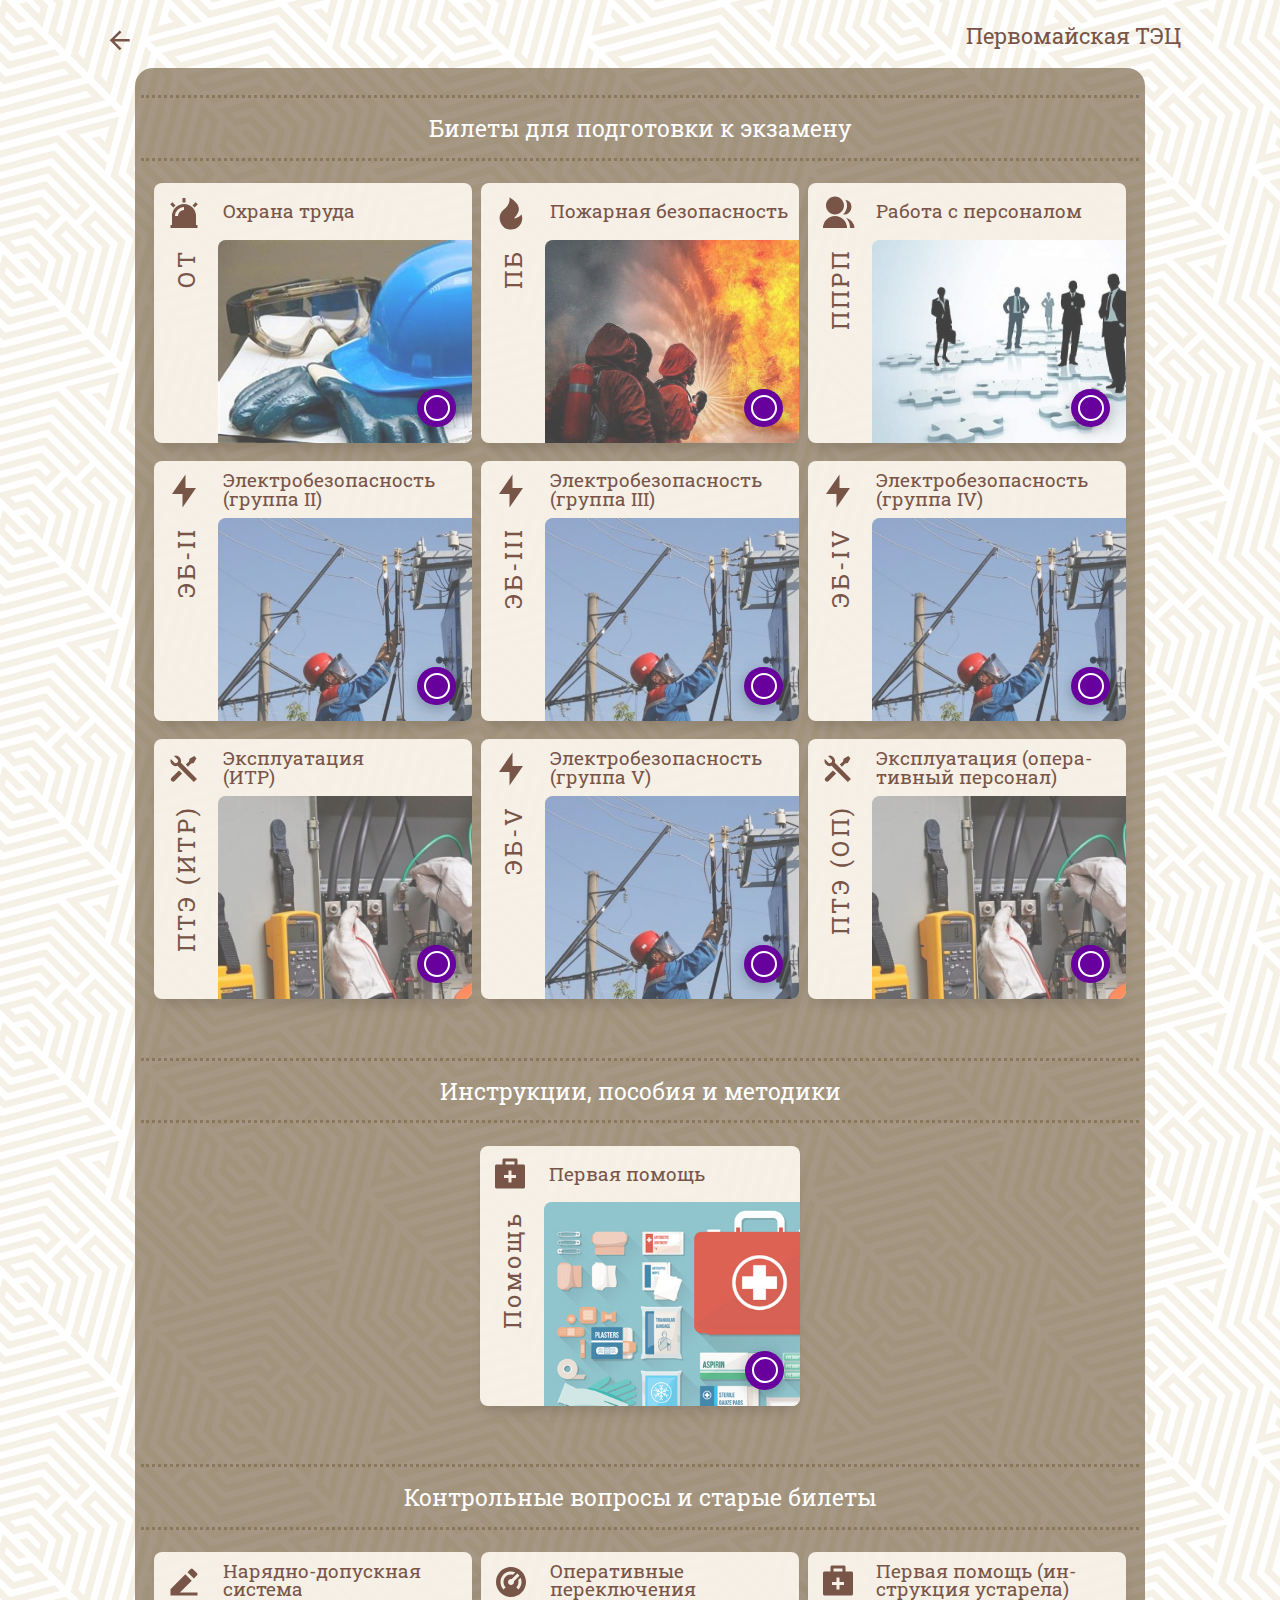
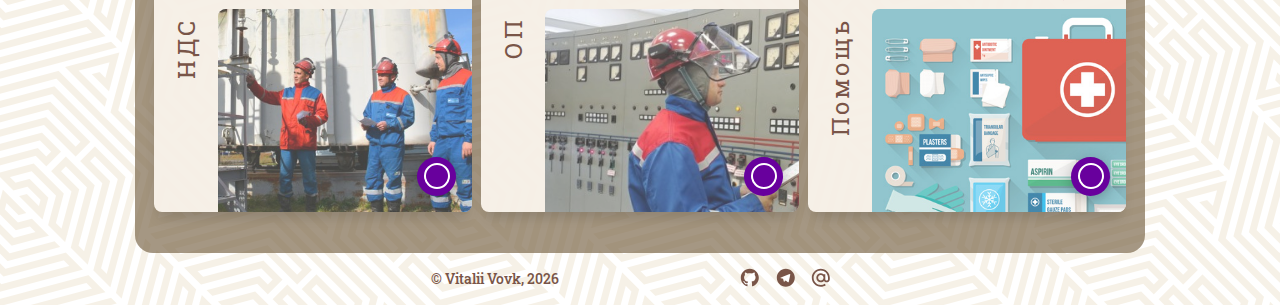
==== tec14/index.html @ 85a6cb28 "Add files via upload" ====
<!DOCTYPE html>
<html lang="ru">
<head>
	<meta charset="utf-8" />
	<meta http-equiv="X-UA-Compatible" content="IE=edge" />
	<meta name="viewport" content="width=device-width, initial-scale=1" />
	<meta name="description" content="ExaM" />
    <title></title>
	<!-- FAVICON -->
	<link rel="shortcut icon" href="../favicon.ico" />
	<!-- CSS -->
	<link rel="stylesheet" type="text/css" href="../static/css/style.css" />
</head>
<body answers="0" dark="0" card="0" count="0">
	<div class="wrapper">
		<div class="content">
   	        <div class="content-loader">
				<div class="hexagon" aria-label="Animated hexagonal ripples">
					<div class="hexagon__group">
						<div class="hexagon__sector"></div>
						<div class="hexagon__sector"></div>
						<div class="hexagon__sector"></div>
						<div class="hexagon__sector"></div>
						<div class="hexagon__sector"></div>
						<div class="hexagon__sector"></div>
					</div>
					<div class="hexagon__group">
						<div class="hexagon__sector"></div>
						<div class="hexagon__sector"></div>
						<div class="hexagon__sector"></div>
						<div class="hexagon__sector"></div>
						<div class="hexagon__sector"></div>
						<div class="hexagon__sector"></div>
					</div>
					<div class="hexagon__group">
						<div class="hexagon__sector"></div>
						<div class="hexagon__sector"></div>
						<div class="hexagon__sector"></div>
						<div class="hexagon__sector"></div>
						<div class="hexagon__sector"></div>
						<div class="hexagon__sector"></div>
					</div>
					<div class="hexagon__group">
						<div class="hexagon__sector"></div>
						<div class="hexagon__sector"></div>
						<div class="hexagon__sector"></div>
						<div class="hexagon__sector"></div>
						<div class="hexagon__sector"></div>
						<div class="hexagon__sector"></div>
					</div>
					<div class="hexagon__group">
						<div class="hexagon__sector"></div>
						<div class="hexagon__sector"></div>
						<div class="hexagon__sector"></div>
						<div class="hexagon__sector"></div>
						<div class="hexagon__sector"></div>
						<div class="hexagon__sector"></div>
					</div>
					<div class="hexagon__group">
						<div class="hexagon__sector"></div>
						<div class="hexagon__sector"></div>
						<div class="hexagon__sector"></div>
						<div class="hexagon__sector"></div>
						<div class="hexagon__sector"></div>
						<div class="hexagon__sector"></div>
					</div>
				</div>
				<p aria-label="Loading">Загрузка...</p>
   	        </div>
		</div>
		<div class="footer">
			<div class="author">&copy; Vitalii Vovk, 2024</div>
			<div class="author_links">
				<div class="author_links_item">
					<a href="https://vovkvi.github.io"><svg><use xlink:href="../static/svg/icons.svg#github"></use></svg></a>
				</div>
				<div class="author_links_item">
					<a href="https://t.me/vetalv"><svg><use xlink:href="../static/svg/icons.svg#telegram"></use></svg></a>
				</div>
				<div class="author_links_item">
					<a href="mailto:vetalvovk@gmail.com"><svg><use xlink:href="../static/svg/icons.svg#mail"></use></svg></a>
				</div>
			</div>
		</div>
		<div class="navigator-container">
			<div class="navigator">
				<div class="switch" id="answer" onclick="showAnswers();">
					<svg class="ri-icn"><use xlink:href="../static/svg/icons.svg#ri-eye-fill"></use></svg>
				</div>
				<div class="switch" id="theme" onclick="changeTheme();">
					<svg class="ri-icn"><use xlink:href="../static/svg/icons.svg#dark_mode"></use></svg>
				</div>
				<div class="switch" id="screen" onclick="fullScreen();">
					<svg class="ri-icn"><use xlink:href="../static/svg/icons.svg#ri-fullscreen-fill"></use></svg>
				</div>
				<div class="current-card-number">1 / 1</div>
				<div class="switch" id="btn-prev" onclick="prevCard();">
					<svg class="ri-icn"><use xlink:href="../static/svg/icons.svg#arrow_back"></use></svg>
				</div>
				<div class="switch" id="btn-next" onclick="nextCard();">
					<svg class="ri-icn"><use xlink:href="../static/svg/icons.svg#arrow_forward"></use></svg>
				</div>
			</div>
		</div>
	</div>
	<!-- JS -->
	<script type="text/javascript" src="../static/libs/detect.min.js"></script>
	<script type="text/javascript">
		const ua = detect.parse(navigator.userAgent);
		if (ua.browser.family == 'IE') {
			document.querySelector('title').innerText = 'ExaM | Ваш браузер не поддерживается :(';
    		document.querySelector('.wrapper').innerHTML = '<div class="old-browser">\
    		    <h2>К сожалению Ваш браузер не может отобразить данную страницу.<br>Рекомендуем воспользоваться одним из ниже предложенных браузеров</h2>\
    		    <table>\
    		        <tr>\
    		            <td><a href="https://www.mozilla.org/en-US/firefox/new/"><img alt="firefox" src="../static/img/firefox.png"><p>Mozilla irefox</p></a></td>\
						<td><a href="https://www.google.com/chrome/"><img alt="chrome" src="../static/img/chrome.png"><p>Google Chrome</p></a></td>\
    		            <td><a href="https://www.microsoft.com/en-us/edge"><img alt="edge" src="../static/img/edge.png"><p>Microsoft Edge</p></a></td>\
    		            <td><a href="https://www.apple.com/safari/"><img alt="safari" src="../static/img/safari.png"><p>Apple Safari</p></a></td>\
    		        </tr>\
    		    </table>';
		}
	</script>
	<script type="text/javascript" src="../static/libs/jquery-3.7.0.min.js"></script>
	<script type="text/javascript" src="../static/libs/js-yaml.min.js"></script>
	<script type="text/javascript" src="../static/js/script.js"></script>
</body>
</html>
---- static/css/style.css ----
:root {
	--whitesmoke           : #edf2f7;
	--darkgray             : #2e2e35;
	--gray                 : #85888c;
	--material-brown-500   : #795548;
	--loader-dur           : 8s;

	--color-alcent               : var(--material-brown-500);
	--body-background-light      : url(../img/background.png);
	--body-background-dark       : url(../img/background-dark.png);
	--wrapper-background-light   : rgba(255, 255, 255, 0.8);
	--wrapper-background-dark    : rgba(0, 0, 0, 0.7);
	--content-background-light   : rgba(127, 107, 79, 0.7);
	--content-background-dark    : rgba(0, 0, 0, 0.5);
	--navigator-background-light : #dcc7a8;
	--navigator-background-dark  : rgb(45, 45, 45);
	--switch-fill-light          : var(--color-alcent);
	--switch-fill-dark           : var(--navigator-background-light);
	--card-number-color-light    : var(--color-alcent);
	--card-number-color-dark     : var(--navigator-background-light);

	/*   default   */
	--text-color           : black;
	--body-background      : var(--body-background-light);
	--wrapper-background   : var(--wrapper-background-light);
	--content-background   : var(--content-background-light);
	--switch-fill          : var(--switch-fill-light);
	--navigator-background : var(--navigator-background-light);
	--card-number-color    : var(--card-number-color-light);
	--btn-outline          : var(--darkgray);
	--detail-color         : black;
	--card-hdr-color       : var(--switch-fill);
	--card-bgrnd           : rgba(255, 249, 242, 0.9);
}
@font-face {
	font-family: 'RobotoSlab';
	src: url(../fonts/RobotoSlab.ttf);
}
*,*::before,*::after {
	margin: 0;
	padding: 0;
	border: 0;
	box-sizing: border-box;
}
a {
	text-decoration: none;
}
ul,ol,li {
	list-style: none;
}
img {
	vertical-align: top;
}
h1,h2,h3,h4,h5,h6 {
	font-weight: inherit;
	font-size: inherit;
}
html,body {
	font-family: RobotoSlab;
	font-size: 18px;
	line-height: 1;
	width: 100%;
	height: 100%;
	min-width: 320px;
}
body {
	background-image: var(--body-background);
}
body[dark="1"] {
	--body-background      : var(--body-background-dark);
	--wrapper-background   : var(--wrapper-background-dark);
	--content-background   : var(--content-background-dark);
	--text-color           : white;
	--switch-fill          : var(--switch-fill-dark);
	--navigator-background : var(--navigator-background-dark);
	--card-number-color    : var(--card-number-color-dark);	
	--card-hdr-color       : var(--switch-fill);
	--detail-color         : rgba(255, 255, 255, 0.95);
	--card-bgrnd           : var(--darkgray);
}
.wrapper{
	text-align: center;
	display: flex;
	flex-direction: column;
	min-height: 100%; /* make sure it is at least as tall as the viewport */
	background: var(--wrapper-background);
}
/**************************************************
 *   1. IE
 **************************************************/
.old-browser,
.old-browser p,
.old-browser td {
	text-align: center;
	padding: 10px;
	color: black;
}
.old-browser h2 {
	line-height: normal;
	margin: 20px;
}
.old-browser table {
	padding-top: 20px;
	margin: 0 auto;
}
.old-browser img {
	width: 64px;
	height: 64px;
}
/**************************************************
 *   2. Company title (only for sub pages)
 **************************************************/
.top-navigation-bar {
	max-width: 1100px;
	width: 100%;
	margin: 0 auto;
	margin-bottom: 0.3rem;
	align-items: center;
	display: flex;
	
}
.top-navigation-bar svg {
	margin-top: 0.5rem;
	margin-left: 0.5rem;
	float: left;
	height: 2.5rem;
	width: 2.5rem;
	fill: var(--card-hdr-color);
	cursor: pointer;
}
.top-navigation-bar div {
	float: right;
	width: 100%;
	height: 100%;
}
.top-bar-title {
	text-align: right;
	font-size: 1.2rem;
	border: unset;
	cursor: pointer;
	margin-right: 0.5rem;
	color: var(--card-hdr-color);
}
/**************************************************
 *   3. Content
 **************************************************/
.content {
	position: relative;
	max-width: 1240px; /* размер листа А4 в пикселях для DPI 150 = 1240x1754*/
	background: var(--content-background);
	color: var(--text-color);
	flex: 1 1 auto;
	margin: 0 auto;
	width: 100%;
	hyphens: auto;
	-ms-hyphens: auto;
	-moz-hyphens: auto;
	-webkit-hyphens: auto;
}
/**************************************************
 *   4. Loader
 **************************************************/
.content-loader {
	margin: 0 auto;
	padding: 1rem;
	position: absolute;
	top: 50%;
  -ms-transform: translateY(-50%);
  transform: translateY(-50%);
	width: 100%;
	align-items: center;
}
.content-loader p {
	color: var(--card-bgrnd);
	font-size: 18pt;
}
.hexagon {
	color: var(--card-bgrnd);
	margin: 0 auto;
	margin-bottom: 1.5em;
	overflow: hidden;
	position: relative;
	width: 15em;
	height: 15em;
}
.hexagon__group, .hexagon__sector, .hexagon__sector:before, .hexagon__sector:after {
	position: absolute;
}
.hexagon__group {
	width: 100%;
	height: 100%;
}
.hexagon__group:nth-child(2) .hexagon__sector,
.hexagon__group:nth-child(2) .hexagon__sector:before,
.hexagon__group:nth-child(2) .hexagon__sector:after {
	animation-delay: calc(var(--loader-dur) * -1/6);
}
.hexagon__group:nth-child(3) .hexagon__sector,
.hexagon__group:nth-child(3) .hexagon__sector:before,
.hexagon__group:nth-child(3) .hexagon__sector:after {
	animation-delay: calc(var(--loader-dur) * -2/6);
}
.hexagon__group:nth-child(4) .hexagon__sector,
.hexagon__group:nth-child(4) .hexagon__sector:before,
.hexagon__group:nth-child(4) .hexagon__sector:after {
	animation-delay: calc(var(--loader-dur) * -3/6);
}
.hexagon__group:nth-child(5) .hexagon__sector,
.hexagon__group:nth-child(5) .hexagon__sector:before,
.hexagon__group:nth-child(5) .hexagon__sector:after {
	animation-delay: calc(var(--loader-dur) * -4/6);
}
.hexagon__group:nth-child(6) .hexagon__sector,
.hexagon__group:nth-child(6) .hexagon__sector:before,
.hexagon__group:nth-child(6) .hexagon__sector:after {
	animation-delay: calc(var(--loader-dur) * -5/6);
}
.hexagon__group:nth-child(odd) {
	transform: rotate(30deg);
}
.hexagon__sector,
.hexagon__sector:before,
.hexagon__sector:after {
	animation-duration: var(--loader-dur);
	animation-iteration-count: infinite;
	animation-timing-function: linear;
	width: 0.2em;
	height: 0.2em;
}
.hexagon__sector {
	animation-name: moveOut1;
	top: calc(50% - 0.1em);
	left: calc(50% - 0.1em);
}
.hexagon__sector:nth-child(2) {
	animation-name: moveOut2;
}
.hexagon__sector:nth-child(3) {
	animation-name: moveOut3;
}
.hexagon__sector:nth-child(4) {
	animation-name: moveOut4;
}
.hexagon__sector:nth-child(5) {
	animation-name: moveOut5;
}
.hexagon__sector:nth-child(6) {
	animation-name: moveOut6;
}
.hexagon__sector:before,
.hexagon__sector:after {
	animation-name: ripple;
	background-color: currentColor;
	border-radius: 0.1em;
	content: "";
	display: block;
	top: 0;
	left: 0;
	transform-origin: 0.1em 0.1em;
}
.hexagon__sector:before {
	transform: rotate(-30deg)
}
.hexagon__sector:after {
	transform: rotate(-150deg)
}
/* Animations */
@keyframes moveOut1 {
	from { transform: translateY(0) scale(0); }
	3% { transform: translateY(0.2em) scale(1); }
	97% { transform: translateY(7.3em) scale(1); }
	to { transform: translateY(7.5em) scale(0); }
}
@keyframes moveOut2 {
	from { transform: rotate(60deg) translateY(0) scale(0); }
	3% { transform: rotate(60deg) translateY(0.2em) scale(1); }
	97% { transform: rotate(60deg) translateY(7.3em) scale(1); }
	to { transform: rotate(60deg) translateY(7.5em) scale(0); }
}
@keyframes moveOut3 {
	from { transform: rotate(120deg) translateY(0) scale(0); }
	3% { transform: rotate(120deg) translateY(0.2em) scale(1); }
	97% { transform: rotate(120deg) translateY(7.3em) scale(1); }
	to { transform: rotate(120deg) translateY(7.5em) scale(0); }
}
@keyframes moveOut4 {
	from { transform: rotate(180deg) translateY(0) scale(0); }
	3% { transform: rotate(180deg) translateY(0.2em) scale(1); }
	97% { transform: rotate(180deg) translateY(7.3em) scale(1); }
	to { transform: rotate(180deg) translateY(7.5em) scale(0); }
}
@keyframes moveOut5 {
	from { transform: rotate(240deg) translateY(0) scale(0); }
	3% { transform: rotate(240deg) translateY(0.2em) scale(1); }
	97% { transform: rotate(240deg) translateY(7.3em) scale(1); }
	to { transform: rotate(240deg) translateY(7.5em) scale(0); }
}
@keyframes moveOut6 {
	from { transform: rotate(300deg) translateY(0) scale(0); }
	3% { transform: rotate(300deg) translateY(0.2em) scale(1); }
	97% { transform: rotate(300deg) translateY(7.3em) scale(1); }
	to { transform: rotate(300deg) translateY(7.5em) scale(0); }
}
@keyframes ripple {
	from, to { width: 0.2em; }
	33% { width: 2.4em; }
}
/**************************************************
 *   5. Data
 **************************************************/
.center {
	opacity: 0;
	display: none;
	padding-top: 1rem;
	text-align: center;
	margin-top: 0.5rem;
	margin-bottom: 0.5rem;
}
.center[active="1"] {
	display: block;
	opacity: 1;
}
.center-title {
	margin-bottom: 0.5rem;
	font-size: 1.3rem;
  font-weight: 400;
  color: white;
  text-align: center;
  padding: 1rem;
  border-bottom: 3px dotted var(--content-background);
  border-top: 3px dotted var(--content-background);
}
.center-data-block {
	display: flex;
	flex-direction: column;
	width: 100%;
	padding: 0.25rem;
	justify-content: center;
}
.data-block-row {
	display: flex;
	flex-direction: column;
	padding: 0.25rem;
	justify-content: center;
	align-items: center;
	width: 100%;
}
.data-block-item {
	max-width: 320px;
	height: 260px;
	width: 100%;
	position: relative;
	margin: 0.25rem;
}
.box {
	min-height: 240px;
	border-radius: 8px;
	background: var(--card-bgrnd);
	box-shadow: 0 10px 15px -5px rgba(0,0,0,0.1), 0 10px 10px -5px rgba(0,0,0,0.04);
	display: grid;
	grid-template-columns: 64px 1fr;
}
.box-icon {
	margin-top: 0.65rem;
	margin-left: 0.65rem;
	height: 2.5rem;
	width: 2.5rem;
	display: grid;
	place-items: center;
}
.box-icon svg {
	fill: var(--color-alcent);
	width: 100%;
	height: 100%;
}
.box-description {
	color: var(--color-alcent);
  display: flex;
  align-items: center;
  font-size: 14pt;
  margin-left: 0.25rem;
  text-align: left;
}
.box-title {
	color: var(--color-alcent);
	white-space: nowrap;
	display: flex;
	align-items: center;
	-ms-writing-mode: tb-rl;
	writing-mode: vertical-rl;
	transform: scale(-1);
	-webkit-text-orientation: mixed;
	text-orientation: mixed;
	font-size: 18pt;
	letter-spacing: 0.125em;
	position: relative;
}
.box-title h3 {
	position: absolute;
	bottom: 0;
	margin-bottom: 0.5rem;
	text-align: center;
}
.box-image {
	position: relative;
	width: 100%;
	border-radius: 8px 0 8px 0;
	overflow: hidden;
}
.box-image img {
	max-height: 240px;
  display: block;
}
.box-image-blur {
	position: absolute;
	top: 0;
	left: 0;
	width: 100%;
	height: 100%;
	background: rgba(255,255,255,0.25);
}
.read-button {
  position: absolute;
  bottom: 16px;
  right: 16px;
  display: flex;
  align-items: center;
  background: #68009d;
  color: white;
  border-radius: 50px;
  box-shadow: 0 4px 14px rgba(0, 0, 0, 0.25);
  transition: 0.35s ease all;
  overflow: hidden;
  max-width: 2.15rem;
  max-height: 2.15rem;
}
.read-button svg {
	height: 2.15rem;
	width: 2.15rem;
	margin-top: 0.33rem;
	margin-left: 0.2rem;
}
.read-button-icon {
  position: relative;
  top: 1px;
}
.read-button-label {
  text-transform: uppercase;
  white-space: nowrap;
  padding-right: 1rem;
  opacity: 0;
  transform: translateX(10px);
  transition: 0.25s ease all;
}
.box:hover .read-button {
  max-width: 100%;
}
.box:hover .read-button-label {
  opacity: 1;
  transform: translateX(0);
  transition: 0.25s 0.1s ease-in opacity, 0.15s 0.1s cubic-bezier(0.175, 0.885, 0.32, 1.275) transform;
}
/**************************************************
 *   6. Navigator
 **************************************************/
.navigator-container {
	display: none;
	position: sticky; 
	width: 100%;
	bottom: 0;
	overflow: hidden;
	border: 1rem solid transparent;
}
.navigator {
	border: 2px solid var(--color-alcent);
	background: var(--navigator-background);
	border-radius: 2rem;
	align-items: center;
	padding: 0.1rem;
	display: inline-flex;
	z-index: 100;
}
.current-card-number {
	color: var(--card-number-color);
	margin-right: 0.4rem;
	margin-left: 0.4rem;
}
.switch {
	cursor: pointer;
	position: relative;
	display: inline-block;
	z-index: 100;
	padding: 0.2rem;
	border-radius: 50%;
}
.switch:hover {
	box-shadow: rgba(0, 0, 0, 0.25) 0px 54px 55px, rgba(0, 0, 0, 0.12) 0px -12px 30px, rgba(0, 0, 0, 0.12) 0px 4px 6px, rgba(0, 0, 0, 0.17) 0px 12px 13px, rgba(0, 0, 0, 0.09) 0px -3px 5px;
	background-repeat: no-repeat;
	background-position: center;
}
.ri-icn {
	padding-top: 0.4rem;
	padding-left: 0.32rem;
	height: 1.8rem;
	width: 1.8rem;
	fill: var(--switch-fill);
	transition: fill 0.5s ease;
}
/**************************************************
 *   7. Cards
 **************************************************/
.card-item {
	margin: 0.5rem;
}
.ntd {
	color: var(--gray);
	font-style: italic;
	font-size: 10pt;
}
.answer {
	font-size: 0.9rem;
	line-height: 1.4rem;
	margin-top: 10px;
}
.answer-media {
	text-align: center;
	width: 100%;
	margin: 1rem .0 1rem 0;
}
.answer-media img {
	border-radius: 1rem;
	max-width: 100%;
  height: auto;
  margin-bottom: 1rem;
}
.answer-media h2 {
	text-align: center;
	font-weight: 400;
}
.summary-subdetails {
	margin-bottom: -0.7rem;
}
.answer-subdetails {
	color: var(--detail-color);
	margin-left: 0;
	font-size: 0.9rem;
	line-height: 1.4rem;
	margin-top: 1.2rem;
	padding: 0;
}
body[dark="1"] .answer, 
body[dark="1"] .answer-subdetails {
	font-weight: 350;
	color: var(--switch-fill);
}
.answer p,
.answer-subdetails p {
	text-indent: 20px;
}
details {
	text-align: start;
	color: var(--detail-color);
	display: block;
	background: var(--card-bgrnd);
	width: 100%;
	box-shadow: 0 10px 15px -5px rgba(0,0,0,0.1), 0 10px 10px -5px rgba(0,0,0,0.04);
	border-radius: 8px;
	overflow: hidden;
	margin-bottom: 0.5rem;
}
details > details {
	margin-bottom: -3rem;
	width: auto;
	margin: .5rem;
}
summary::-webkit-details-marker {
	display: none;
}
summary::-moz-list-bullet {
	list-style-type: none;
}
summary::marker {
	display: none;
} 
summary {
	display: block;
	padding:.3em .3em .5em 1.4em;
	font-size: 14pt;
	cursor: pointer;
	position: relative;
	border-bottom: 1px solid #636363;
	margin: 5px 5px -1px 5px;
	z-index: 0;
}
summary:before {
	top:.4em;
	left: .3em;
	background: url("[data-uri]") no-repeat 50% 50% / 1em 1em;
	width: 1em;
	height: 1em;
	content:"";
	position: absolute;
	transition: transform .5s;
}
details[open] > summary:before {
	transform: rotateZ(90deg);
}
summary ~ * {
	padding: 0 1em 10px 1em;
}
details[open] summary ~ * {
	animation: sweep .5s ease-in-out;
}
@keyframes sweep {
	0% { opacity: 0; }
	100% { opacity: 1; }
}
summary:focus {
	outline: 0;
	box-shadow: inset 0 0 1px rgba(0,0,0,0.3), inset 0 0 2px rgba(0,0,0,0.3);
}
/**************************************************
 *   8. Footer
 **************************************************/
.footer {
	max-width: 600px;
	font-size: 0.8rem;
	font-weight: 500;
	padding: 0.5rem;
	color: var(--color-alcent);
	margin: 0 auto;
	width: 100%;
	display: inline-flex;
	align-items: center;
}
.author,
.author_links {
	width: 100%;
	text-align: center;
}
.author_links_item {
	display: inline-block;
	padding-top: 0.3rem;
	padding-left: 0.3rem;
	width: 1.8rem;
	height: 1.8rem;
}
.author_links_item svg {
	position: relative;
	height: 100%;
	width: 100%;
	fill: var(--color-alcent);
}
/**************************************************
 *   9. Media definitions
 **************************************************/
@media(max-width: 320px) {
	.footer {
		display: block;
	}
	.author_links {
		padding-top: 0.5rem;
		padding-left: 0.3rem;
	}
}

@media(min-width: 720px) {
	.data-block-row {
		flex-direction: row;
	}
	.center {
		padding: 1rem 0.3rem 1rem 0.3rem;
	}
}

@media(min-width: 960px) {
	.wrapper {
		padding: 0.5rem 0.5rem 0 0.5rem;
	}
	.content {
		width: 80%;
		border-radius: 1rem;
	}
}
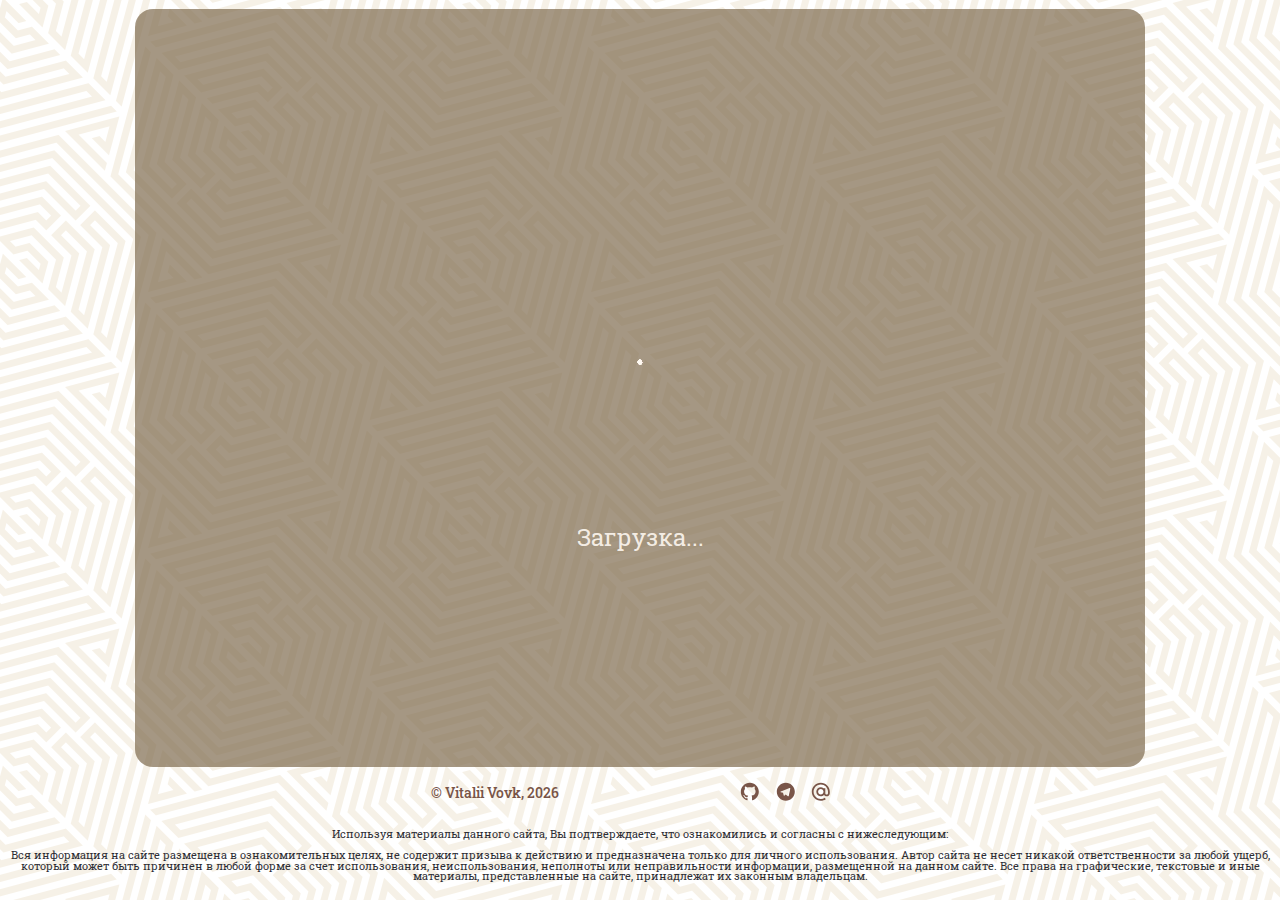
==== commit a7bd442a: "Add files via upload" ====
--- a/tec14/index.html
+++ b/tec14/index.html
@@ -82,6 +82,11 @@
 				</div>
 			</div>
 		</div>
+		<div class="eula">
+			<p>Используя материалы данного сайта, Вы подтверждаете, что ознакомились и согласны с нижеследующим:</p>
+			<br>
+			<p>Вся информация на сайте размещена в ознакомительных целях, не содержит призыва к действию и предназначена только для личного использования. Автор сайта не несет никакой ответственности за любой ущерб, который может быть причинен в любой форме за счет использования, неиспользования, неполноты или неправильности информации, размещенной на данном сайте. Все права на графические, текстовые и иные материалы, представленные на сайте, принадлежат их законным владельцам.</p>
+		</div>
 		<div class="navigator-container">
 			<div class="navigator">
 				<div class="switch" id="answer" onclick="showAnswers();">
--- a/static/css/style.css
+++ b/static/css/style.css
@@ -4,8 +4,9 @@
 	--gray                 : #85888c;
 	--material-brown-500   : #795548;
 	--loader-dur           : 8s;
+	--box-border-radius    : 10px;
 
-	--color-alcent               : var(--material-brown-500);
+	--color-akcent               : var(--material-brown-500);
 	--body-background-light      : url(../img/background.png);
 	--body-background-dark       : url(../img/background-dark.png);
 	--wrapper-background-light   : rgba(255, 255, 255, 0.8);
@@ -14,9 +15,9 @@
 	--content-background-dark    : rgba(0, 0, 0, 0.5);
 	--navigator-background-light : #dcc7a8;
 	--navigator-background-dark  : rgb(45, 45, 45);
-	--switch-fill-light          : var(--color-alcent);
+	--switch-fill-light          : var(--color-akcent);
 	--switch-fill-dark           : var(--navigator-background-light);
-	--card-number-color-light    : var(--color-alcent);
+	--card-number-color-light    : var(--color-akcent);
 	--card-number-color-dark     : var(--navigator-background-light);
 
 	/*   default   */
@@ -353,63 +354,41 @@
 	margin: 0.25rem;
 }
 .box {
-	min-height: 240px;
-	border-radius: 8px;
+	display: block;
+	min-width: 240px;
+	max-width: 320px;
+	height: 240px;
+	border-radius: var(--box-border-radius);
+	box-shadow: 0 10px 15px -5px rgba(0,0,0,0.1), 0 10px 10px -5px rgba(0,0,0,0.04);
+}
+.box-icon {
+	position: absolute;
+	top: 0;
+	left: 0;
+	height: 2.5rem;
+	padding: 0.5rem;
+	margin: 0;
+	border-bottom-right-radius: var(--box-border-radius);;
+	border-top-left-radius: var(--box-border-radius);
+	display: flex;
+	align-items: center;
 	background: var(--card-bgrnd);
-	box-shadow: 0 10px 15px -5px rgba(0,0,0,0.1), 0 10px 10px -5px rgba(0,0,0,0.04);
-	display: grid;
-	grid-template-columns: 64px 1fr;
-}
-.box-icon {
-	margin-top: 0.65rem;
-	margin-left: 0.65rem;
-	height: 2.5rem;
-	width: 2.5rem;
-	display: grid;
-	place-items: center;
+	color: var(--color-akcent);
+	box-shadow: 0 4px 14px rgba(0, 0, 0, 0.25);
 }
 .box-icon svg {
-	fill: var(--color-alcent);
-	width: 100%;
-	height: 100%;
-}
-.box-description {
-	color: var(--color-alcent);
-  display: flex;
-  align-items: center;
-  font-size: 14pt;
-  margin-left: 0.25rem;
-  text-align: left;
-}
-.box-title {
-	color: var(--color-alcent);
-	white-space: nowrap;
-	display: flex;
-	align-items: center;
-	-ms-writing-mode: tb-rl;
-	writing-mode: vertical-rl;
-	transform: scale(-1);
-	-webkit-text-orientation: mixed;
-	text-orientation: mixed;
-	font-size: 18pt;
-	letter-spacing: 0.125em;
-	position: relative;
-}
-.box-title h3 {
-	position: absolute;
-	bottom: 0;
-	margin-bottom: 0.5rem;
-	text-align: center;
+	width: 2rem;
+	height: 2rem;
+	margin-top: 0.3rem;
+	margin-right: 0.3rem;
+	fill: var(--color-akcent);
 }
 .box-image {
 	position: relative;
-	width: 100%;
-	border-radius: 8px 0 8px 0;
+	height: 75%;
+	width: 100%;
 	overflow: hidden;
-}
-.box-image img {
-	max-height: 240px;
-  display: block;
+	background-size: cover;
 }
 .box-image-blur {
 	position: absolute;
@@ -419,46 +398,69 @@
 	height: 100%;
 	background: rgba(255,255,255,0.25);
 }
-.read-button {
-  position: absolute;
-  bottom: 16px;
-  right: 16px;
-  display: flex;
-  align-items: center;
-  background: #68009d;
-  color: white;
-  border-radius: 50px;
-  box-shadow: 0 4px 14px rgba(0, 0, 0, 0.25);
-  transition: 0.35s ease all;
-  overflow: hidden;
-  max-width: 2.15rem;
-  max-height: 2.15rem;
-}
-.read-button svg {
-	height: 2.15rem;
-	width: 2.15rem;
-	margin-top: 0.33rem;
-	margin-left: 0.2rem;
-}
-.read-button-icon {
-  position: relative;
-  top: 1px;
-}
-.read-button-label {
-  text-transform: uppercase;
-  white-space: nowrap;
-  padding-right: 1rem;
-  opacity: 0;
-  transform: translateX(10px);
-  transition: 0.25s ease all;
-}
-.box:hover .read-button {
-  max-width: 100%;
-}
-.box:hover .read-button-label {
-  opacity: 1;
-  transform: translateX(0);
-  transition: 0.25s 0.1s ease-in opacity, 0.15s 0.1s cubic-bezier(0.175, 0.885, 0.32, 1.275) transform;
+.box-image,
+.box-image-blur {
+	border-top-left-radius: var(--box-border-radius);
+	border-top-right-radius: var(--box-border-radius);
+}
+.box-btn-read {
+	position: absolute;
+	top: 8px;
+	right: 8px;
+	display: flex;
+	align-items: center;
+	background: #68009d;
+	color: white;
+	border-radius: 1rem;
+	box-shadow: 0 4px 14px rgba(0, 0, 0, 0.25);
+	transition: 0.35s ease all;
+	overflow: hidden;
+	max-width: 2rem;
+	max-height: 2rem;
+	z-index: 2;
+}
+.box-btn-read-icon {
+	position: relative;
+	top: 1px;
+}
+.box-btn-read-icon svg {
+	position: relative;
+	height: 2rem;
+	width: 2rem;
+	fill: white;
+	margin-top: 0.18rem;
+	margin-left: 0.1rem;
+}
+.box-btn-read-label {
+	font-size: 12pt;
+	text-transform: uppercase;
+	white-space: nowrap;
+	padding-right: 1rem;
+	opacity: 0;
+	transform: translateX(10px);
+	transition: 0.25s ease all;
+}
+.box-bottom {
+	border-bottom-left-radius: var(--box-border-radius);;
+	border-bottom-right-radius: var(--box-border-radius);;
+	width: 100%;
+	height: 25%;
+	background: var(--card-bgrnd);
+	display: flex;
+	align-items: center;
+	padding: 0.25rem;
+}
+.box-description {
+	color: var(--color-akcent);
+	width: 100%;
+}
+.box:hover .box-btn-read {
+	max-width: 100%;
+}
+.box:hover .box-btn-read-label {
+	opacity: 1;
+	transform: translateX(0);
+	transition: 0.25s 0.1s ease-in opacity, 0.15s 0.1s cubic-bezier(0.175, 0.885, 0.32, 1.275) transform;
 }
 /**************************************************
  *   6. Navigator
@@ -472,7 +474,7 @@
 	border: 1rem solid transparent;
 }
 .navigator {
-	border: 2px solid var(--color-alcent);
+	border: 2px solid var(--color-akcent);
 	background: var(--navigator-background);
 	border-radius: 2rem;
 	align-items: center;
@@ -627,7 +629,7 @@
 	font-size: 0.8rem;
 	font-weight: 500;
 	padding: 0.5rem;
-	color: var(--color-alcent);
+	color: var(--color-akcent);
 	margin: 0 auto;
 	width: 100%;
 	display: inline-flex;
@@ -649,10 +651,19 @@
 	position: relative;
 	height: 100%;
 	width: 100%;
-	fill: var(--color-alcent);
-}
-/**************************************************
- *   9. Media definitions
+	fill: var(--color-akcent);
+}
+/**************************************************
+ *   9. EULA
+ **************************************************/
+.eula {
+	font-size: 8pt;
+	margin-top: 0.5rem;
+	margin-bottom: 1rem;
+	color: var(--darkgray);
+}
+/**************************************************
+ *   10. Media definitions
  **************************************************/
 @media(max-width: 320px) {
 	.footer {
@@ -664,7 +675,7 @@
 	}
 }
 
-@media(min-width: 720px) {
+@media(min-width: 768px) {
 	.data-block-row {
 		flex-direction: row;
 	}
@@ -673,7 +684,7 @@
 	}
 }
 
-@media(min-width: 960px) {
+@media(min-width: 1024px) {
 	.wrapper {
 		padding: 0.5rem 0.5rem 0 0.5rem;
 	}
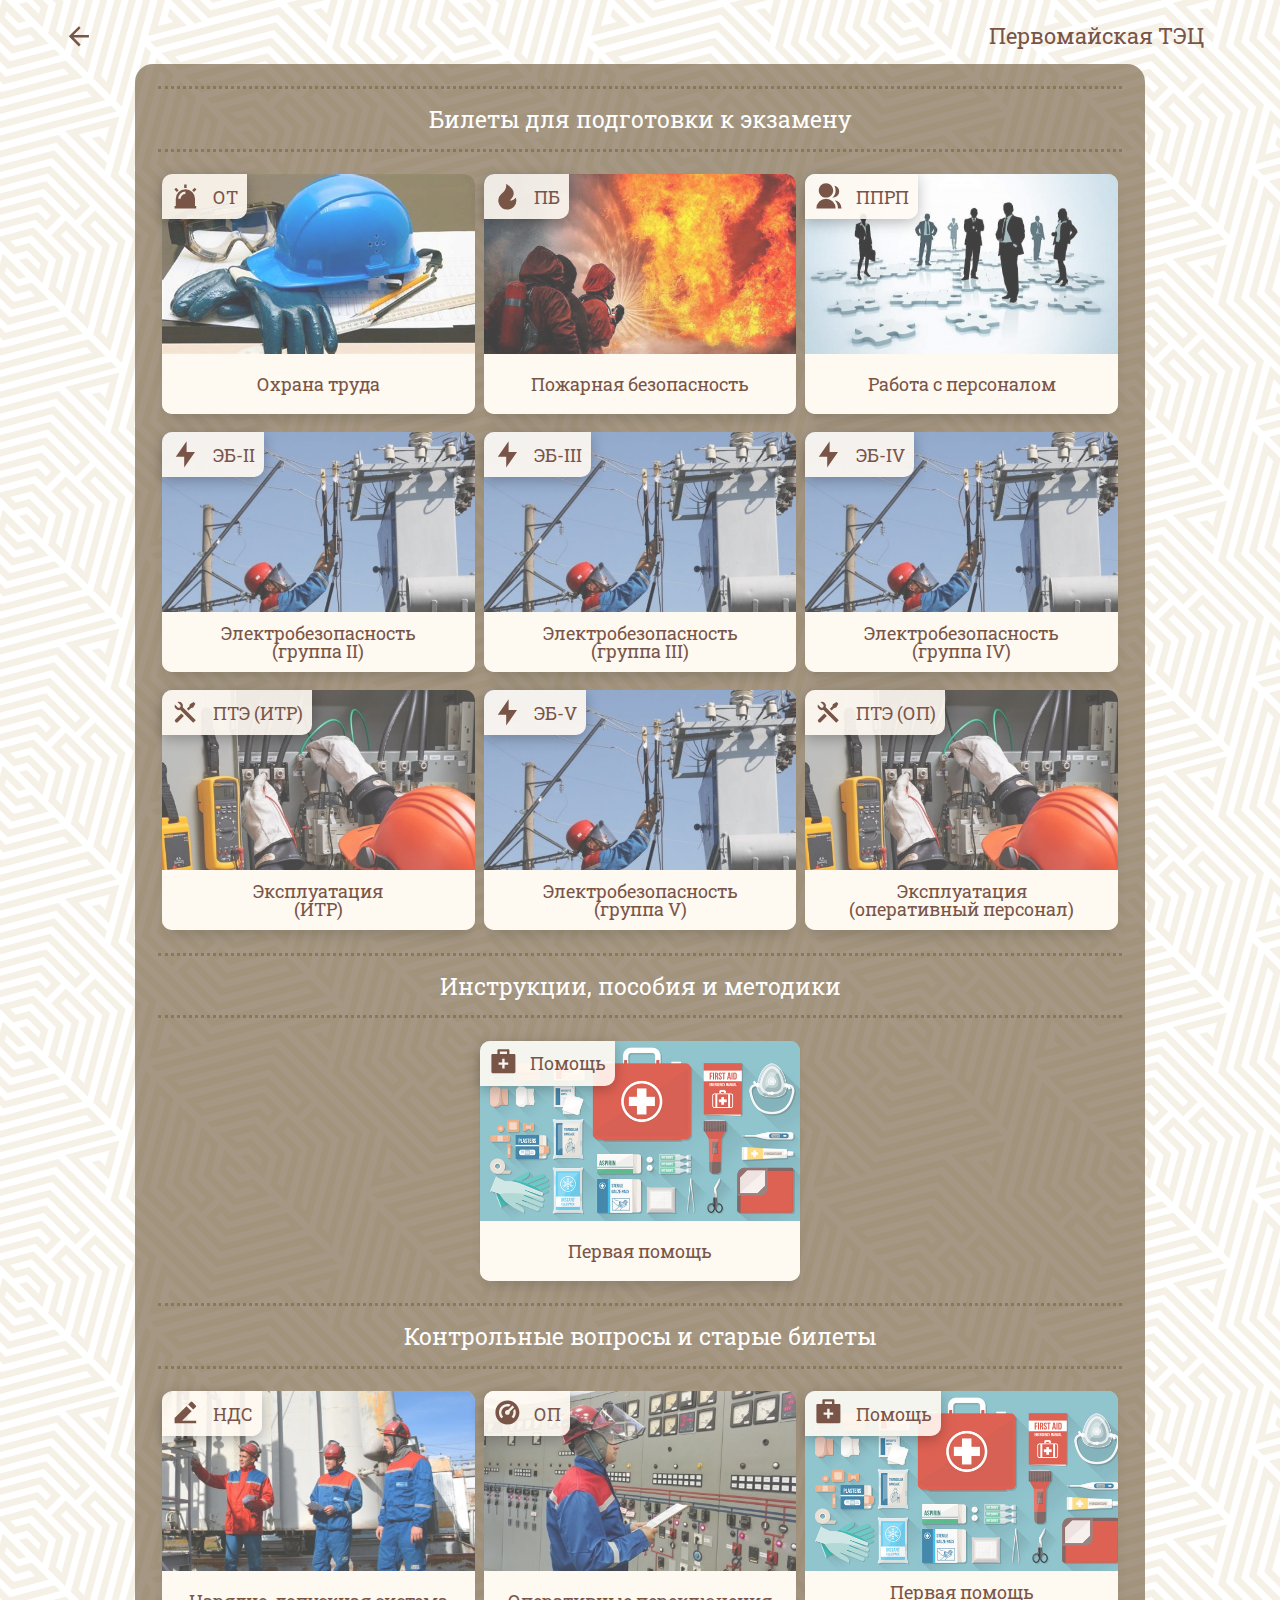
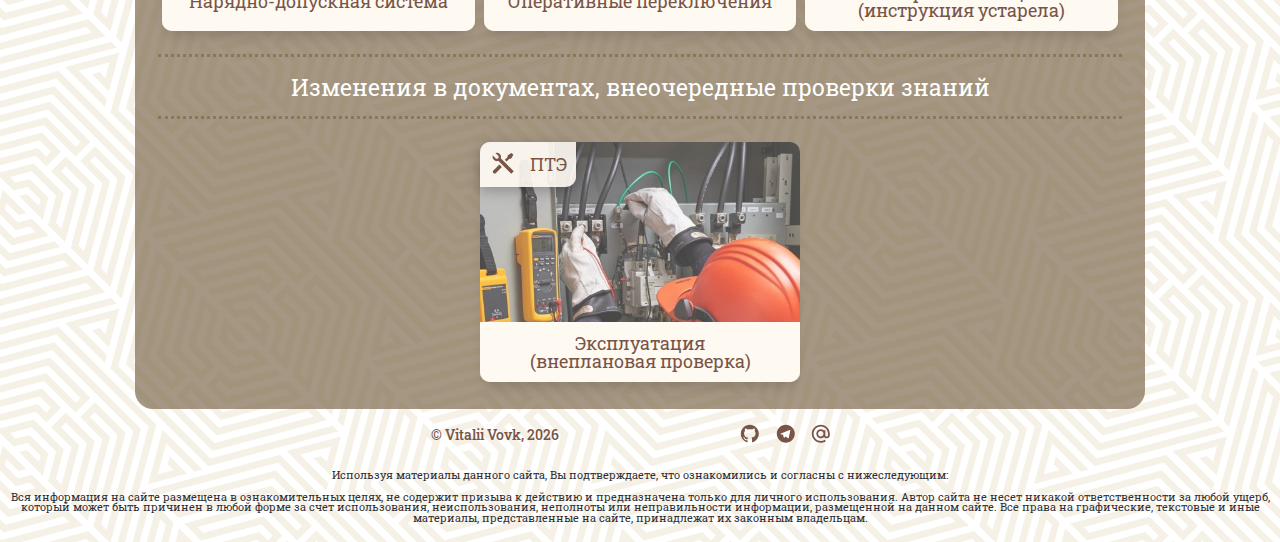
==== commit 62850590: "Add files via upload" ====
--- a/tec14/index.html
+++ b/tec14/index.html
@@ -107,6 +107,14 @@
 				</div>
 			</div>
 		</div>
+		<div class="fullscreen-container">
+			<div class="img-container">
+				<img class="fullscreen-img">
+			</div>
+			<div class="fullscreen-img-close" onclick="closeImg();">
+				<svg><use xlink:href="../static/svg/icons.svg#ri-close"></use></svg>
+			</div>
+		</div>
 	</div>
 	<!-- JS -->
 	<script type="text/javascript" src="../static/libs/detect.min.js"></script>
--- a/static/css/style.css
+++ b/static/css/style.css
@@ -112,24 +112,25 @@
  *   2. Company title (only for sub pages)
  **************************************************/
 .top-navigation-bar {
-	max-width: 1100px;
+	max-width: 1200px;
 	width: 100%;
 	margin: 0 auto;
 	margin-bottom: 0.3rem;
-	align-items: center;
 	display: flex;
-	
+	align-items: center;
+	padding-left: 0.5rem;
+	padding-right: 0.75rem;
 }
 .top-navigation-bar svg {
-	margin-top: 0.5rem;
-	margin-left: 0.5rem;
+	margin-top: 0.25rem;
 	float: left;
 	height: 2.5rem;
 	width: 2.5rem;
 	fill: var(--card-hdr-color);
-	cursor: pointer;
+	cursor: pointer;	
 }
 .top-navigation-bar div {
+	padding-top: 0.25rem;
 	float: right;
 	width: 100%;
 	height: 100%;
@@ -139,7 +140,6 @@
 	font-size: 1.2rem;
 	border: unset;
 	cursor: pointer;
-	margin-right: 0.5rem;
 	color: var(--card-hdr-color);
 }
 /**************************************************
@@ -166,8 +166,8 @@
 	padding: 1rem;
 	position: absolute;
 	top: 50%;
-  -ms-transform: translateY(-50%);
-  transform: translateY(-50%);
+	-ms-transform: translateY(-50%);
+	transform: translateY(-50%);
 	width: 100%;
 	align-items: center;
 }
@@ -312,24 +312,21 @@
 .center {
 	opacity: 0;
 	display: none;
-	padding-top: 1rem;
 	text-align: center;
-	margin-top: 0.5rem;
-	margin-bottom: 0.5rem;
 }
 .center[active="1"] {
 	display: block;
 	opacity: 1;
 }
 .center-title {
-	margin-bottom: 0.5rem;
+	margin: 0.5rem;
 	font-size: 1.3rem;
-  font-weight: 400;
-  color: white;
-  text-align: center;
-  padding: 1rem;
-  border-bottom: 3px dotted var(--content-background);
-  border-top: 3px dotted var(--content-background);
+ 	font-weight: 400;
+ 	color: white;
+ 	text-align: center;
+ 	padding: 1rem;
+ 	border-bottom: 3px dotted var(--content-background);
+ 	border-top: 3px dotted var(--content-background);
 }
 .center-data-block {
 	display: flex;
@@ -354,6 +351,7 @@
 	margin: 0.25rem;
 }
 .box {
+	background: var(--card-bgrnd);
 	display: block;
 	min-width: 240px;
 	max-width: 320px;
@@ -375,6 +373,7 @@
 	background: var(--card-bgrnd);
 	color: var(--color-akcent);
 	box-shadow: 0 4px 14px rgba(0, 0, 0, 0.25);
+	z-index: 1;
 }
 .box-icon svg {
 	width: 2rem;
@@ -389,6 +388,7 @@
 	width: 100%;
 	overflow: hidden;
 	background-size: cover;
+	transition: 0.35s ease all;
 }
 .box-image-blur {
 	position: absolute;
@@ -405,31 +405,25 @@
 }
 .box-btn-read {
 	position: absolute;
-	top: 8px;
+	bottom: 8px;
 	right: 8px;
-	display: flex;
+	display: none;
 	align-items: center;
 	background: #68009d;
 	color: white;
 	border-radius: 1rem;
 	box-shadow: 0 4px 14px rgba(0, 0, 0, 0.25);
-	transition: 0.35s ease all;
 	overflow: hidden;
-	max-width: 2rem;
-	max-height: 2rem;
-	z-index: 2;
+	cursor: pointer;
 }
 .box-btn-read-icon {
 	position: relative;
-	top: 1px;
 }
 .box-btn-read-icon svg {
 	position: relative;
 	height: 2rem;
 	width: 2rem;
 	fill: white;
-	margin-top: 0.18rem;
-	margin-left: 0.1rem;
 }
 .box-btn-read-label {
 	font-size: 12pt;
@@ -445,16 +439,33 @@
 	border-bottom-right-radius: var(--box-border-radius);;
 	width: 100%;
 	height: 25%;
+	position: absolute;
+	bottom: 0;
 	background: var(--card-bgrnd);
 	display: flex;
 	align-items: center;
 	padding: 0.25rem;
+	transition: 0.35s ease all;
 }
 .box-description {
 	color: var(--color-akcent);
 	width: 100%;
 }
+.box-update,
+.box-comment {
+	position: relative;
+	display: none;
+	font-size: 10pt;
+	line-height: 1rem;
+}
+.box-update {
+	margin-top: 1rem;
+}
+.box-comment {
+	margin-top: 0.25rem;
+}
 .box:hover .box-btn-read {
+	display: flex;
 	max-width: 100%;
 }
 .box:hover .box-btn-read-label {
@@ -462,6 +473,20 @@
 	transform: translateX(0);
 	transition: 0.25s 0.1s ease-in opacity, 0.15s 0.1s cubic-bezier(0.175, 0.885, 0.32, 1.275) transform;
 }
+.box:hover .box-image {
+	height: 100%;
+	border-radius: var(--box-border-radius);
+}
+.box:hover .box-bottom {
+	border-radius: var(--box-border-radius);
+	height: 100%;
+}
+.box:hover .box-update {
+	display: block;
+}
+.box:hover .box-comment {
+	display: block;
+}
 /**************************************************
  *   6. Navigator
  **************************************************/
@@ -472,6 +497,7 @@
 	bottom: 0;
 	overflow: hidden;
 	border: 1rem solid transparent;
+	z-index: 100;
 }
 .navigator {
 	border: 2px solid var(--color-akcent);
@@ -480,7 +506,6 @@
 	align-items: center;
 	padding: 0.1rem;
 	display: inline-flex;
-	z-index: 100;
 }
 .current-card-number {
 	color: var(--card-number-color);
@@ -509,7 +534,40 @@
 	transition: fill 0.5s ease;
 }
 /**************************************************
- *   7. Cards
+ *   7. Fullscreen Image View
+ **************************************************/
+.fullscreen-container {
+	display: none;
+	align-items: center;
+	text-align: center;
+	position: fixed;
+	top: 0;
+	left: 0;
+	z-index: 999;
+	width: 100%;
+	height: 100%;
+	background: rgba(0, 0, 0, 0.85);
+}
+.img-container,
+.fullscreen-img {
+	margin: 0 auto;
+	border-radius: var(--box-border-radius);
+}
+.fullscreen-img-close  {
+	position: absolute;
+	top: 16px;
+	right: 16px;
+}
+.fullscreen-img-close:hover svg {
+	fill: white;
+}
+.fullscreen-img-close svg {
+	width: 3rem;
+	height: 3rem;
+	fill: var(--gray);
+}
+/**************************************************
+ *   8. Cards
  **************************************************/
 .card-item {
 	margin: 0.5rem;
@@ -525,15 +583,16 @@
 	margin-top: 10px;
 }
 .answer-media {
+	margin: 0 auto;
 	text-align: center;
 	width: 100%;
 	margin: 1rem .0 1rem 0;
 }
 .answer-media img {
-	border-radius: 1rem;
-	max-width: 100%;
-  height: auto;
-  margin-bottom: 1rem;
+	border-radius: var(--box-border-radius);
+	max-width: 480px;
+	height: auto;
+	margin-bottom: 1rem;
 }
 .answer-media h2 {
 	text-align: center;
@@ -622,7 +681,7 @@
 	box-shadow: inset 0 0 1px rgba(0,0,0,0.3), inset 0 0 2px rgba(0,0,0,0.3);
 }
 /**************************************************
- *   8. Footer
+ *   9. Footer
  **************************************************/
 .footer {
 	max-width: 600px;
@@ -654,7 +713,7 @@
 	fill: var(--color-akcent);
 }
 /**************************************************
- *   9. EULA
+ *   10. EULA
  **************************************************/
 .eula {
 	font-size: 8pt;
@@ -663,7 +722,7 @@
 	color: var(--darkgray);
 }
 /**************************************************
- *   10. Media definitions
+ *   11. Media definitions
  **************************************************/
 @media(max-width: 320px) {
 	.footer {
@@ -680,7 +739,12 @@
 		flex-direction: row;
 	}
 	.center {
-		padding: 1rem 0.3rem 1rem 0.3rem;
+		padding-left: 0.75rem;
+		padding-right: 0.75rem;
+	}
+	.top-navigation-bar {
+		padding-left: 1rem;
+		padding-right: 2rem;
 	}
 }
 
@@ -691,5 +755,7 @@
 	.content {
 		width: 80%;
 		border-radius: 1rem;
+		padding-top: 0.75rem;
+		padding-bottom: 0.75rem;
 	}
 }